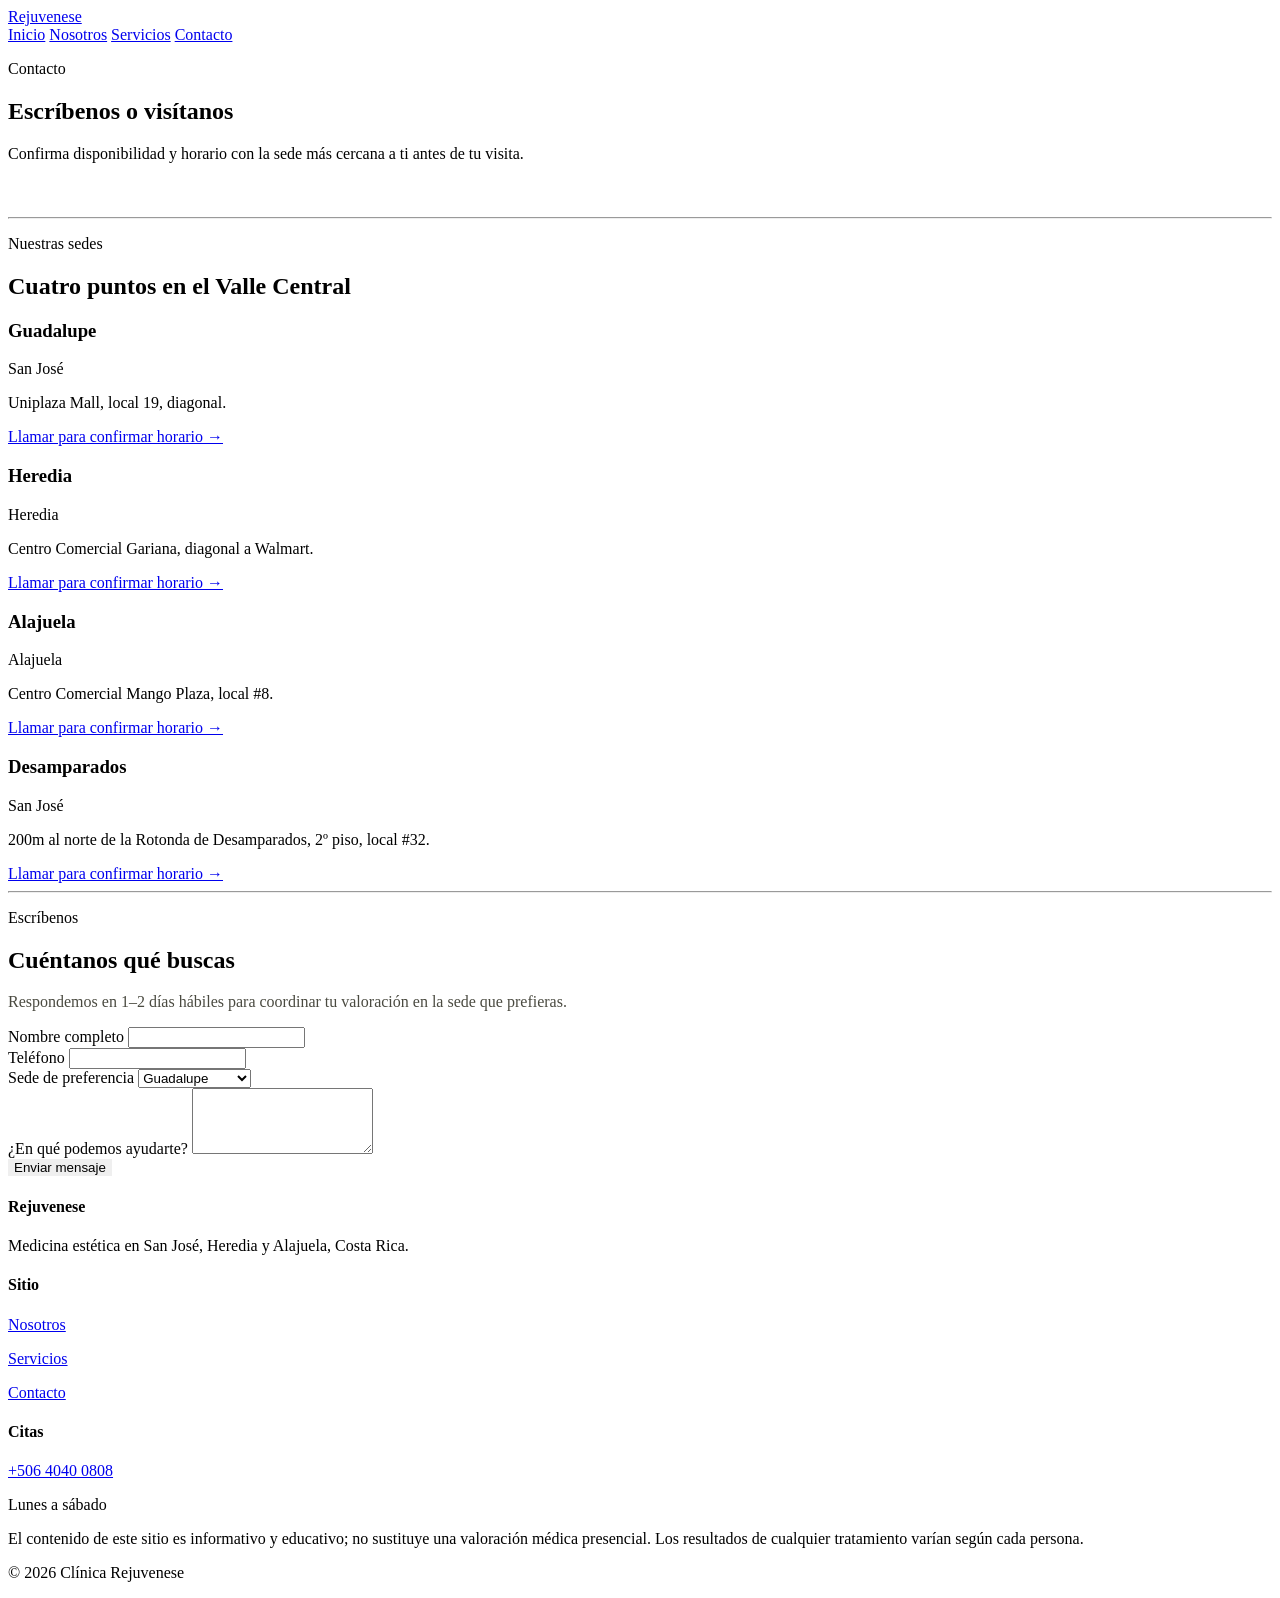
==== contacto.html @ 84b5549c "Rename contacto to contacto.html" ====
<!DOCTYPE html>
<html lang="es">
<head>
<meta charset="UTF-8">
<meta name="viewport" content="width=device-width, initial-scale=1.0">
<title>Contacto · Clínica Rejuvenese</title>
<link rel="stylesheet" href="style.css">
</head>
<body>

<header class="site-nav">
  <div class="nav-inner">
    <a href="index.html" class="brand">Rejuvenese</a>
    <nav class="links">
      <a href="index.html">Inicio</a>
      <a href="nosotros.html">Nosotros</a>
      <a href="servicios.html">Servicios</a>
      <a href="contacto.html" class="active">Contacto</a>
    </nav>
  </div>
</header>

<section class="hero" style="grid-template-columns:1fr; max-width:900px; padding-bottom:30px;">
  <div>
    <p class="eyebrow">Contacto</p>
    <h1>Escríbenos o visítanos</h1>
    <p class="lede">Confirma disponibilidad y horario con la sede más cercana a ti antes de tu visita.</p>
  </div>
</section>

<hr class="rule">

<section class="tight">
  <div class="section-head">
    <p class="eyebrow">Nuestras sedes</p>
    <h2>Cuatro puntos en el Valle Central</h2>
  </div>
  <div class="locations-grid">
    <div class="location-card">
      <h3>Guadalupe</h3>
      <p class="region">San José</p>
      <p>Uniplaza Mall, local 19, diagonal.</p>
      <a class="link-gold" href="tel:+50640400808">Llamar para confirmar horario →</a>
    </div>
    <div class="location-card">
      <h3>Heredia</h3>
      <p class="region">Heredia</p>
      <p>Centro Comercial Gariana, diagonal a Walmart.</p>
      <a class="link-gold" href="tel:+50640400808">Llamar para confirmar horario →</a>
    </div>
    <div class="location-card">
      <h3>Alajuela</h3>
      <p class="region">Alajuela</p>
      <p>Centro Comercial Mango Plaza, local #8.</p>
      <a class="link-gold" href="tel:+50640400808">Llamar para confirmar horario →</a>
    </div>
    <div class="location-card">
      <h3>Desamparados</h3>
      <p class="region">San José</p>
      <p>200m al norte de la Rotonda de Desamparados, 2º piso, local #32.</p>
      <a class="link-gold" href="tel:+50640400808">Llamar para confirmar horario →</a>
    </div>
  </div>
</section>

<hr class="rule">

<section class="tight">
  <div class="split">
    <div>
      <p class="eyebrow">Escríbenos</p>
      <h2>Cuéntanos qué buscas</h2>
      <p style="margin-top:16px; color:#4A4A40;">Respondemos en 1–2 días hábiles para coordinar tu valoración en la sede que prefieras.</p>
    </div>
    <form class="contact-form" onsubmit="event.preventDefault(); document.getElementById('form-success').style.display='block'; this.reset();">
      <div class="field-row">
        <div class="field">
          <label for="name">Nombre completo</label>
          <input type="text" id="name" name="name" required>
        </div>
        <div class="field">
          <label for="phone">Teléfono</label>
          <input type="tel" id="phone" name="phone" required>
        </div>
      </div>
      <div class="field">
        <label for="location">Sede de preferencia</label>
        <select id="location" name="location">
          <option>Guadalupe</option>
          <option>Heredia</option>
          <option>Alajuela</option>
          <option>Desamparados</option>
          <option>Aún no sé</option>
        </select>
      </div>
      <div class="field">
        <label for="message">¿En qué podemos ayudarte?</label>
        <textarea id="message" name="message" rows="4"></textarea>
      </div>
      <button type="submit" class="btn primary" style="border:none; cursor:pointer;">Enviar mensaje</button>
      <p id="form-success" style="display:none; margin-top:16px; color:var(--sage-deep);">Gracias — recibimos tu mensaje y te contactaremos pronto.</p>
    </form>
  </div>
</section>

<footer>
  <div class="footer-inner">
    <div>
      <h4>Rejuvenese</h4>
      <p>Medicina estética en San José, Heredia y Alajuela, Costa Rica.</p>
    </div>
    <div>
      <h4>Sitio</h4>
      <p><a href="nosotros.html">Nosotros</a></p>
      <p><a href="servicios.html">Servicios</a></p>
      <p><a href="contacto.html">Contacto</a></p>
    </div>
    <div>
      <h4>Citas</h4>
      <p><a href="tel:+50640400808">+506 4040 0808</a></p>
      <p>Lunes a sábado</p>
    </div>
  </div>
  <div class="footer-bottom">
    <p class="disclaimer">El contenido de este sitio es informativo y educativo; no sustituye una valoración médica presencial. Los resultados de cualquier tratamiento varían según cada persona.</p>
    <p>© 2026 Clínica Rejuvenese</p>
  </div>
</footer>

</body>
</html>
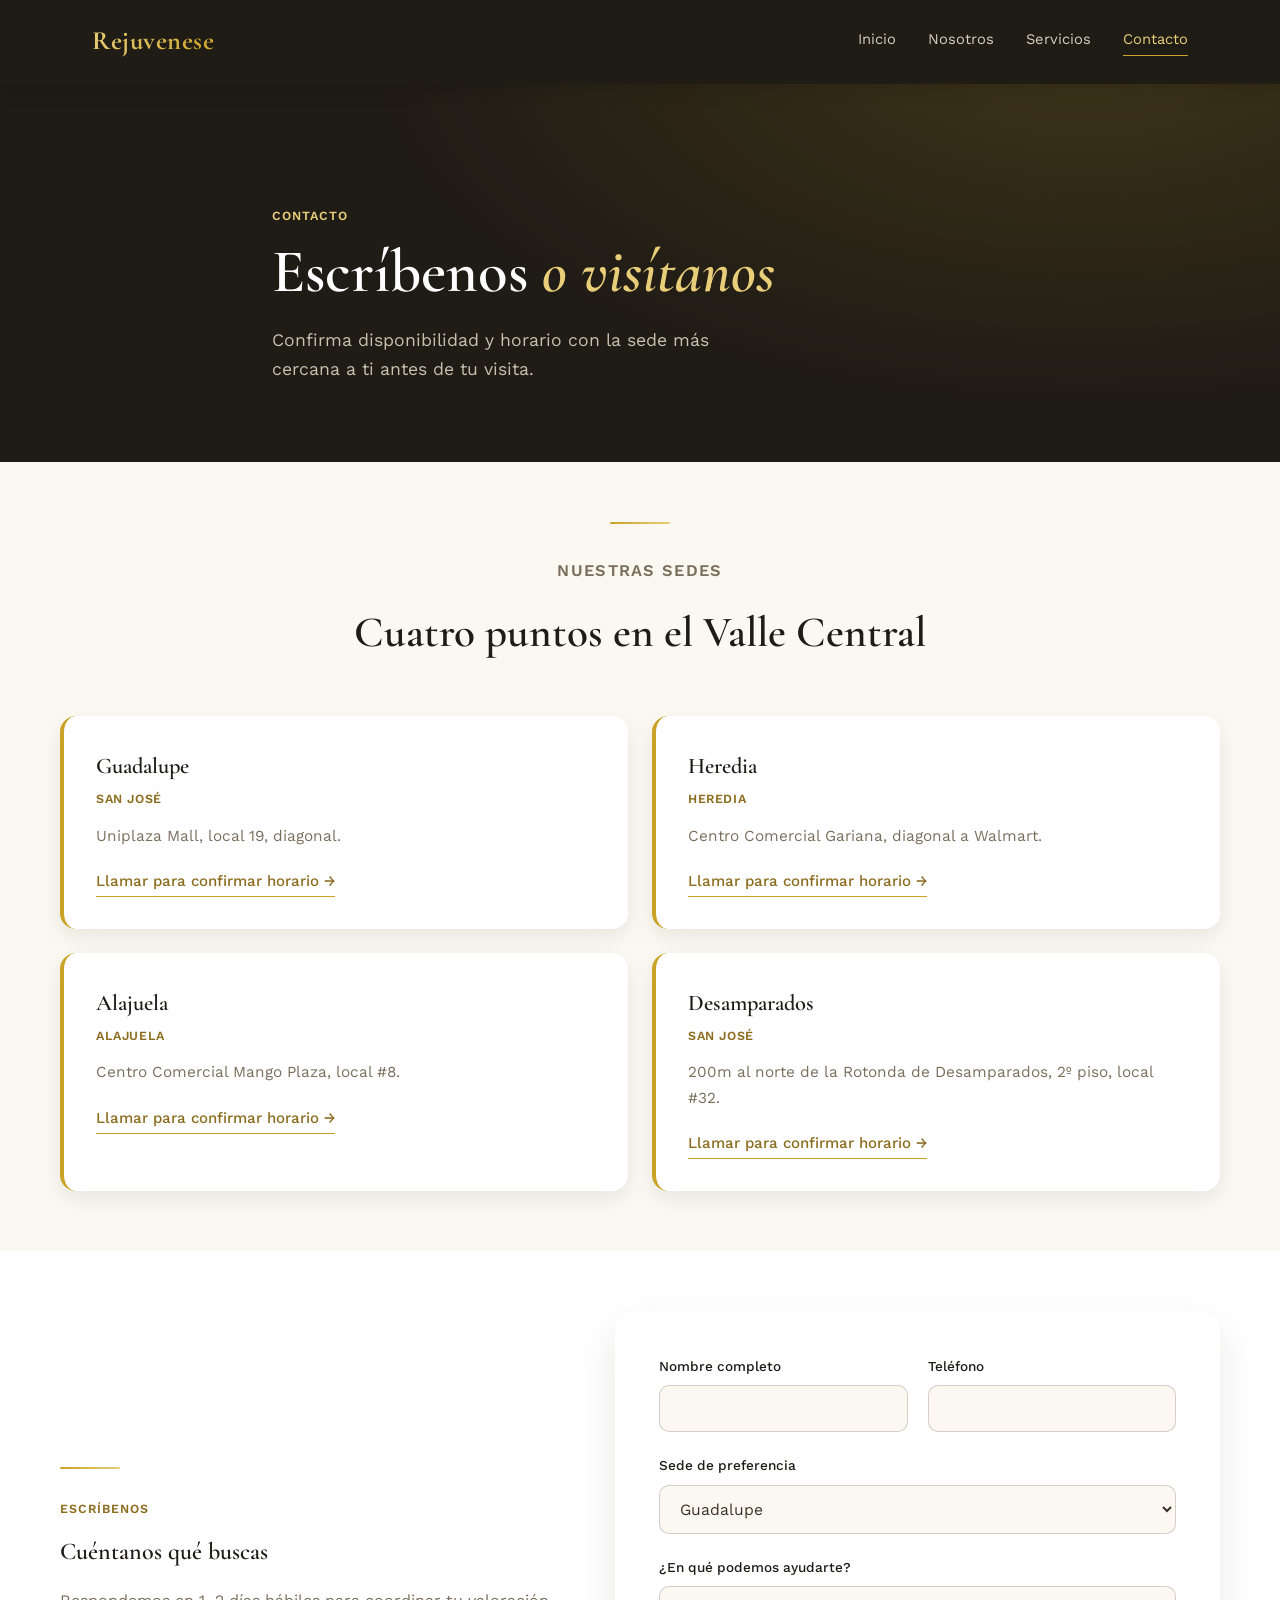
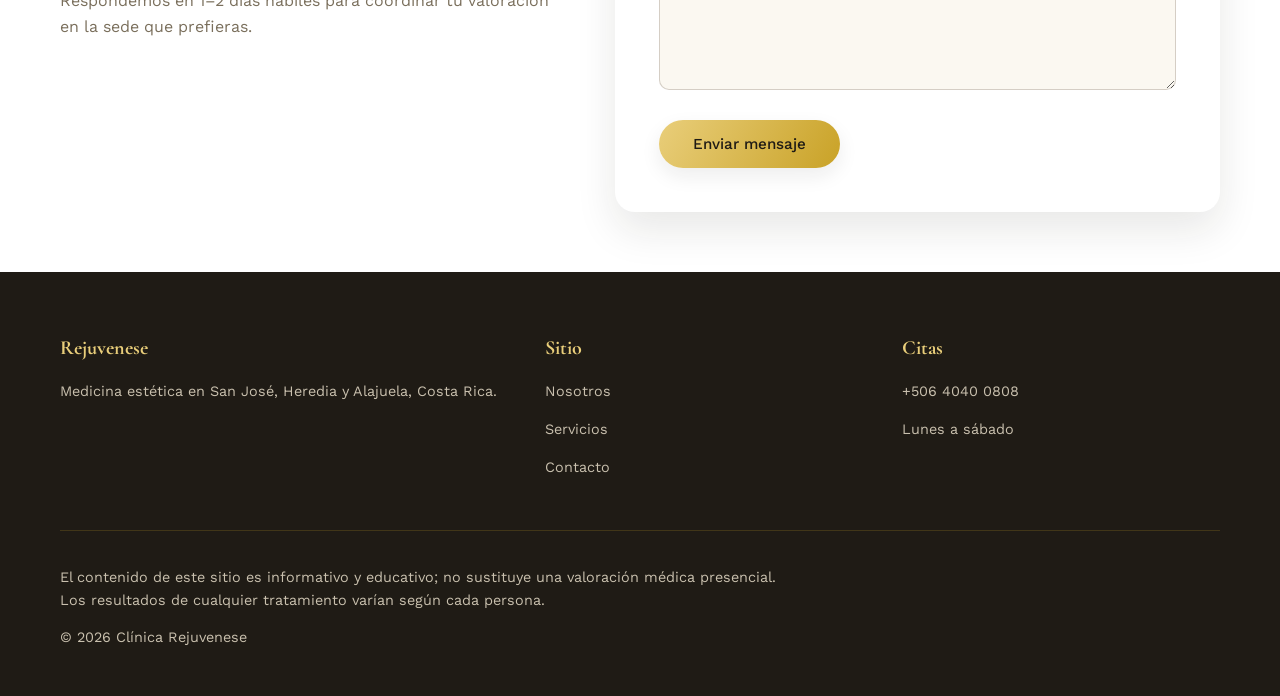
==== commit 8aedd066: "Add files via upload" ====
--- a/contacto.html
+++ b/contacto.html
@@ -1,4 +1,3 @@
-
 <!DOCTYPE html>
 <html lang="es">
 <head>
@@ -21,18 +20,19 @@
   </div>
 </header>
 
-<section class="hero" style="grid-template-columns:1fr; max-width:900px; padding-bottom:30px;">
-  <div>
-    <p class="eyebrow">Contacto</p>
-    <h1>Escríbenos o visítanos</h1>
-    <p class="lede">Confirma disponibilidad y horario con la sede más cercana a ti antes de tu visita.</p>
+<section class="hero">
+  <div class="hero-inner" style="grid-template-columns:1fr; max-width:800px; padding-bottom:60px;">
+    <div>
+      <p class="eyebrow" style="color:var(--gold-light);">Contacto</p>
+      <h1>Escríbenos <em>o visítanos</em></h1>
+      <p class="lede">Confirma disponibilidad y horario con la sede más cercana a ti antes de tu visita.</p>
+    </div>
   </div>
 </section>
 
-<hr class="rule">
-
 <section class="tight">
   <div class="section-head">
+    <div class="gold-rule"></div>
     <p class="eyebrow">Nuestras sedes</p>
     <h2>Cuatro puntos en el Valle Central</h2>
   </div>
@@ -64,43 +64,44 @@
   </div>
 </section>
 
-<hr class="rule">
-
-<section class="tight">
+<section class="tight" style="background:var(--white);">
   <div class="split">
     <div>
+      <div class="gold-rule" style="margin:0 0 18px;"></div>
       <p class="eyebrow">Escríbenos</p>
       <h2>Cuéntanos qué buscas</h2>
-      <p style="margin-top:16px; color:#4A4A40;">Respondemos en 1–2 días hábiles para coordinar tu valoración en la sede que prefieras.</p>
+      <p style="margin-top:16px; color:var(--muted);">Respondemos en 1–2 días hábiles para coordinar tu valoración en la sede que prefieras.</p>
     </div>
-    <form class="contact-form" onsubmit="event.preventDefault(); document.getElementById('form-success').style.display='block'; this.reset();">
-      <div class="field-row">
-        <div class="field">
-          <label for="name">Nombre completo</label>
-          <input type="text" id="name" name="name" required>
+    <div class="panel">
+      <form class="contact-form" onsubmit="event.preventDefault(); document.getElementById('form-success').style.display='block'; this.reset();">
+        <div class="field-row">
+          <div class="field">
+            <label for="name">Nombre completo</label>
+            <input type="text" id="name" name="name" required>
+          </div>
+          <div class="field">
+            <label for="phone">Teléfono</label>
+            <input type="tel" id="phone" name="phone" required>
+          </div>
         </div>
         <div class="field">
-          <label for="phone">Teléfono</label>
-          <input type="tel" id="phone" name="phone" required>
+          <label for="location">Sede de preferencia</label>
+          <select id="location" name="location">
+            <option>Guadalupe</option>
+            <option>Heredia</option>
+            <option>Alajuela</option>
+            <option>Desamparados</option>
+            <option>Aún no sé</option>
+          </select>
         </div>
-      </div>
-      <div class="field">
-        <label for="location">Sede de preferencia</label>
-        <select id="location" name="location">
-          <option>Guadalupe</option>
-          <option>Heredia</option>
-          <option>Alajuela</option>
-          <option>Desamparados</option>
-          <option>Aún no sé</option>
-        </select>
-      </div>
-      <div class="field">
-        <label for="message">¿En qué podemos ayudarte?</label>
-        <textarea id="message" name="message" rows="4"></textarea>
-      </div>
-      <button type="submit" class="btn primary" style="border:none; cursor:pointer;">Enviar mensaje</button>
-      <p id="form-success" style="display:none; margin-top:16px; color:var(--sage-deep);">Gracias — recibimos tu mensaje y te contactaremos pronto.</p>
-    </form>
+        <div class="field">
+          <label for="message">¿En qué podemos ayudarte?</label>
+          <textarea id="message" name="message" rows="4"></textarea>
+        </div>
+        <button type="submit" class="btn primary" style="border:none; cursor:pointer;">Enviar mensaje</button>
+        <p id="form-success" style="display:none; margin-top:16px; color:var(--gold-dark); font-weight:500;">Gracias — recibimos tu mensaje y te contactaremos pronto.</p>
+      </form>
+    </div>
   </div>
 </section>
 
--- a/style.css
+++ b/style.css
@@ -0,0 +1,236 @@
+@import url('https://fonts.googleapis.com/css2?family=Cormorant+Garamond:ital,wght@0,400;0,500;0,600;0,700;1,500&family=Work+Sans:wght@300;400;500;600&display=swap');
+
+:root{
+  --charcoal:#1F1B15;
+  --charcoal-soft:#2B2418;
+  --ivory:#FBF8F1;
+  --white:#FFFFFF;
+  --gold:#C9A227;
+  --gold-light:#E9CE7A;
+  --gold-dark:#8C6D1F;
+  --text:#3A3226;
+  --muted:#7A6F5C;
+  --line: rgba(140,109,31,0.22);
+  --maxw: 1160px;
+  --shadow: 0 18px 40px rgba(31,27,21,0.10);
+  --shadow-sm: 0 8px 20px rgba(31,27,21,0.08);
+}
+
+*{box-sizing:border-box;}
+html{scroll-behavior:smooth;}
+body{
+  margin:0;
+  background:var(--ivory);
+  color:var(--text);
+  font-family:'Work Sans', sans-serif;
+  font-weight:400;
+  font-size:16px;
+  line-height:1.65;
+}
+h1,h2,h3,.display{
+  font-family:'Cormorant Garamond', serif;
+  font-weight:600;
+  color:var(--charcoal);
+  margin:0;
+}
+a{color:inherit; text-decoration:none;}
+img,svg{display:block; max-width:100%;}
+.wrap{max-width:var(--maxw); margin:0 auto; padding:0 32px;}
+
+/* NAV */
+header.site-nav{
+  background:var(--charcoal);
+  position:sticky; top:0; z-index:50;
+  box-shadow:0 2px 20px rgba(0,0,0,0.15);
+}
+.nav-inner{
+  max-width:var(--maxw); margin:0 auto;
+  padding:20px 32px;
+  display:flex; justify-content:space-between; align-items:center;
+  gap:24px; flex-wrap:wrap;
+}
+.nav-inner .brand{
+  font-family:'Cormorant Garamond', serif;
+  font-size:1.65rem; font-weight:700;
+  background:linear-gradient(120deg, var(--gold-light), var(--gold));
+  -webkit-background-clip:text; background-clip:text; color:transparent;
+  letter-spacing:0.02em;
+}
+nav.links{display:flex; gap:32px;}
+nav.links a{
+  font-size:0.92rem; color:#D8CFBE;
+  padding-bottom:4px; border-bottom:1px solid transparent;
+  transition:color .2s ease, border-color .2s ease;
+}
+nav.links a:hover, nav.links a.active{ color:var(--gold-light); border-bottom-color:var(--gold); }
+
+/* HERO */
+.hero{
+  position:relative;
+  background:radial-gradient(1200px 600px at 85% -10%, rgba(201,162,39,0.18), transparent 60%), var(--charcoal);
+  padding:0;
+  overflow:hidden;
+}
+.hero-inner{
+  max-width:var(--maxw); margin:0 auto;
+  padding:110px 32px 96px;
+  display:grid; grid-template-columns:1.2fr 0.8fr;
+  gap:60px; align-items:center;
+}
+.hero h1{ color:var(--white); font-size:clamp(2.6rem, 5vw, 3.8rem); line-height:1.08; }
+.hero h1 em{ font-style:italic; color:var(--gold-light); }
+.hero .lede{ margin-top:22px; max-width:46ch; font-size:1.1rem; color:#C9C0AE; }
+.cta-row{margin-top:38px; display:flex; gap:20px; flex-wrap:wrap; align-items:center;}
+.btn{
+  display:inline-block; padding:15px 34px; border-radius:999px;
+  font-family:'Work Sans', sans-serif; font-size:0.95rem; font-weight:500;
+  border:1px solid var(--gold);
+  transition:transform .18s ease, box-shadow .18s ease, background .2s ease;
+}
+.btn.primary{
+  background:linear-gradient(120deg, var(--gold-light), var(--gold));
+  color:var(--charcoal); border:none; box-shadow: var(--shadow-sm);
+}
+.btn.primary:hover{ transform:translateY(-2px); box-shadow: var(--shadow); }
+.btn.ghost{ color:var(--gold-light); }
+.btn.ghost:hover{ background:rgba(201,162,39,0.12); }
+.link-gold{
+  color:var(--gold-dark); border-bottom:1px solid var(--gold);
+  padding-bottom:2px; font-size:0.94rem; font-weight:500;
+}
+
+.hero-figure{ display:flex; justify-content:center; }
+
+section{padding:88px 32px;}
+section.tight{padding:60px 32px;}
+.eyebrow{
+  display:inline-block; font-size:0.78rem; font-weight:600;
+  letter-spacing:0.08em; text-transform:uppercase;
+  color:var(--gold-dark); margin-bottom:12px;
+}
+.section-head{max-width:64ch; margin:0 auto 48px; text-align:center;}
+.section-head h2{font-size:clamp(2rem, 3.4vw, 2.7rem);}
+.section-head p{margin-top:16px; color:var(--muted); font-size:1.02rem;}
+
+.gold-rule{
+  width:60px; height:2px; margin:0 auto 18px;
+  background:linear-gradient(90deg, var(--gold), var(--gold-light));
+  border-radius:2px;
+}
+.section-head.left{ text-align:left; margin:0 0 44px; }
+.section-head.left .gold-rule{ margin:0 0 18px; }
+
+/* SERVICE CARDS */
+.service-grid{
+  max-width:var(--maxw); margin:0 auto;
+  display:grid; grid-template-columns:repeat(3, 1fr); gap:28px;
+}
+.card{
+  background:var(--white);
+  border-radius:16px;
+  padding:36px 30px;
+  box-shadow:var(--shadow-sm);
+  border-top:3px solid var(--gold);
+  transition:transform .2s ease, box-shadow .2s ease;
+}
+.card:hover{ transform:translateY(-4px); box-shadow:var(--shadow); }
+.card .icon{
+  width:46px; height:46px; border-radius:12px;
+  background:linear-gradient(135deg, var(--gold-light), var(--gold));
+  display:flex; align-items:center; justify-content:center;
+  margin-bottom:18px; color:var(--charcoal); font-size:1.3rem; font-weight:700;
+}
+.card h3{font-size:1.35rem; margin-bottom:10px;}
+.card .tag{font-size:0.76rem; font-weight:600; letter-spacing:0.05em; text-transform:uppercase; color:var(--gold-dark); margin-bottom:8px; display:block;}
+.card p{color:var(--muted); margin:0; font-size:0.97rem;}
+.card ul{margin:14px 0 0; padding-left:18px; color:var(--muted);}
+.card li{margin-bottom:6px;}
+
+/* LOCATIONS */
+.locations-grid{
+  max-width:var(--maxw); margin:0 auto;
+  display:grid; grid-template-columns:repeat(2, 1fr); gap:24px;
+}
+.location-card{
+  background:var(--white); border-radius:16px; padding:32px;
+  box-shadow:var(--shadow-sm);
+  border-left:4px solid var(--gold);
+  transition:transform .2s ease, box-shadow .2s ease;
+}
+.location-card:hover{ transform:translateY(-3px); box-shadow:var(--shadow); }
+.location-card h3{font-size:1.4rem; margin-bottom:4px;}
+.location-card .region{font-size:0.78rem; font-weight:600; text-transform:uppercase; letter-spacing:0.05em; color:var(--gold-dark); margin-bottom:14px;}
+.location-card p{margin:0 0 6px; color:var(--muted); font-size:0.96rem;}
+.location-card a.link-gold{margin-top:14px; display:inline-block;}
+
+/* ABOUT / VALUES */
+.values-grid{
+  max-width:var(--maxw); margin:0 auto;
+  display:grid; grid-template-columns:repeat(3, 1fr); gap:28px;
+}
+.value-item{
+  background:var(--white); border-radius:16px; padding:32px;
+  box-shadow:var(--shadow-sm); text-align:center;
+}
+.value-item .num{
+  width:40px; height:40px; border-radius:50%; margin:0 auto 16px;
+  background:var(--charcoal); color:var(--gold-light);
+  display:flex; align-items:center; justify-content:center;
+  font-family:'Cormorant Garamond', serif; font-weight:700; font-size:1.1rem;
+}
+.value-item h3{font-size:1.25rem; margin-bottom:10px;}
+.value-item p{color:var(--muted); font-size:0.96rem; margin:0;}
+
+.split{
+  max-width:var(--maxw); margin:0 auto;
+  display:grid; grid-template-columns:0.9fr 1.1fr; gap:60px; align-items:center;
+}
+.split .panel{
+  background:var(--white); border-radius:20px; padding:44px;
+  box-shadow:var(--shadow);
+}
+
+/* CONTACT FORM */
+.contact-form{max-width:100%;}
+.field{margin-bottom:22px;}
+.field label{display:block; font-size:0.85rem; font-weight:500; color:var(--charcoal); margin-bottom:8px;}
+.field input, .field textarea, .field select{
+  width:100%; padding:13px 16px; border-radius:10px;
+  border:1px solid rgba(122,111,92,0.3); background:var(--ivory);
+  font-family:'Work Sans', sans-serif; font-size:0.98rem; color:var(--text);
+}
+.field input:focus, .field textarea:focus, .field select:focus{
+  outline:none; border-color:var(--gold); box-shadow:0 0 0 3px rgba(201,162,39,0.18);
+}
+.field-row{display:grid; grid-template-columns:1fr 1fr; gap:20px;}
+
+/* FOOTER */
+footer{ background:var(--charcoal); color:#C9C0AE; padding:60px 32px 32px; }
+.footer-inner{
+  max-width:var(--maxw); margin:0 auto;
+  display:grid; grid-template-columns:1.4fr 1fr 1fr; gap:40px;
+}
+footer h4{
+  font-family:'Cormorant Garamond', serif; font-size:1.25rem; font-weight:700;
+  margin:0 0 14px; color:var(--gold-light);
+}
+footer p, footer a{font-size:0.9rem; color:#C9C0AE;}
+footer a:hover{color:var(--gold-light);}
+.footer-bottom{
+  max-width:var(--maxw); margin:36px auto 0;
+  border-top:1px solid rgba(201,162,39,0.2);
+  padding-top:20px; font-size:0.78rem; color:#94896F;
+}
+.footer-bottom .disclaimer{max-width:80ch; margin-bottom:10px; line-height:1.6;}
+
+@media (max-width: 860px){
+  .hero-inner{grid-template-columns:1fr; padding-top:70px;}
+  .split{grid-template-columns:1fr;}
+  .values-grid{grid-template-columns:1fr;}
+  .service-grid{grid-template-columns:1fr;}
+  .locations-grid{grid-template-columns:1fr;}
+  .field-row{grid-template-columns:1fr;}
+  .footer-inner{grid-template-columns:1fr; gap:28px;}
+  nav.links{gap:18px; font-size:0.85rem;}
+}
+@media (prefers-reduced-motion: reduce){ html{scroll-behavior:auto;} }
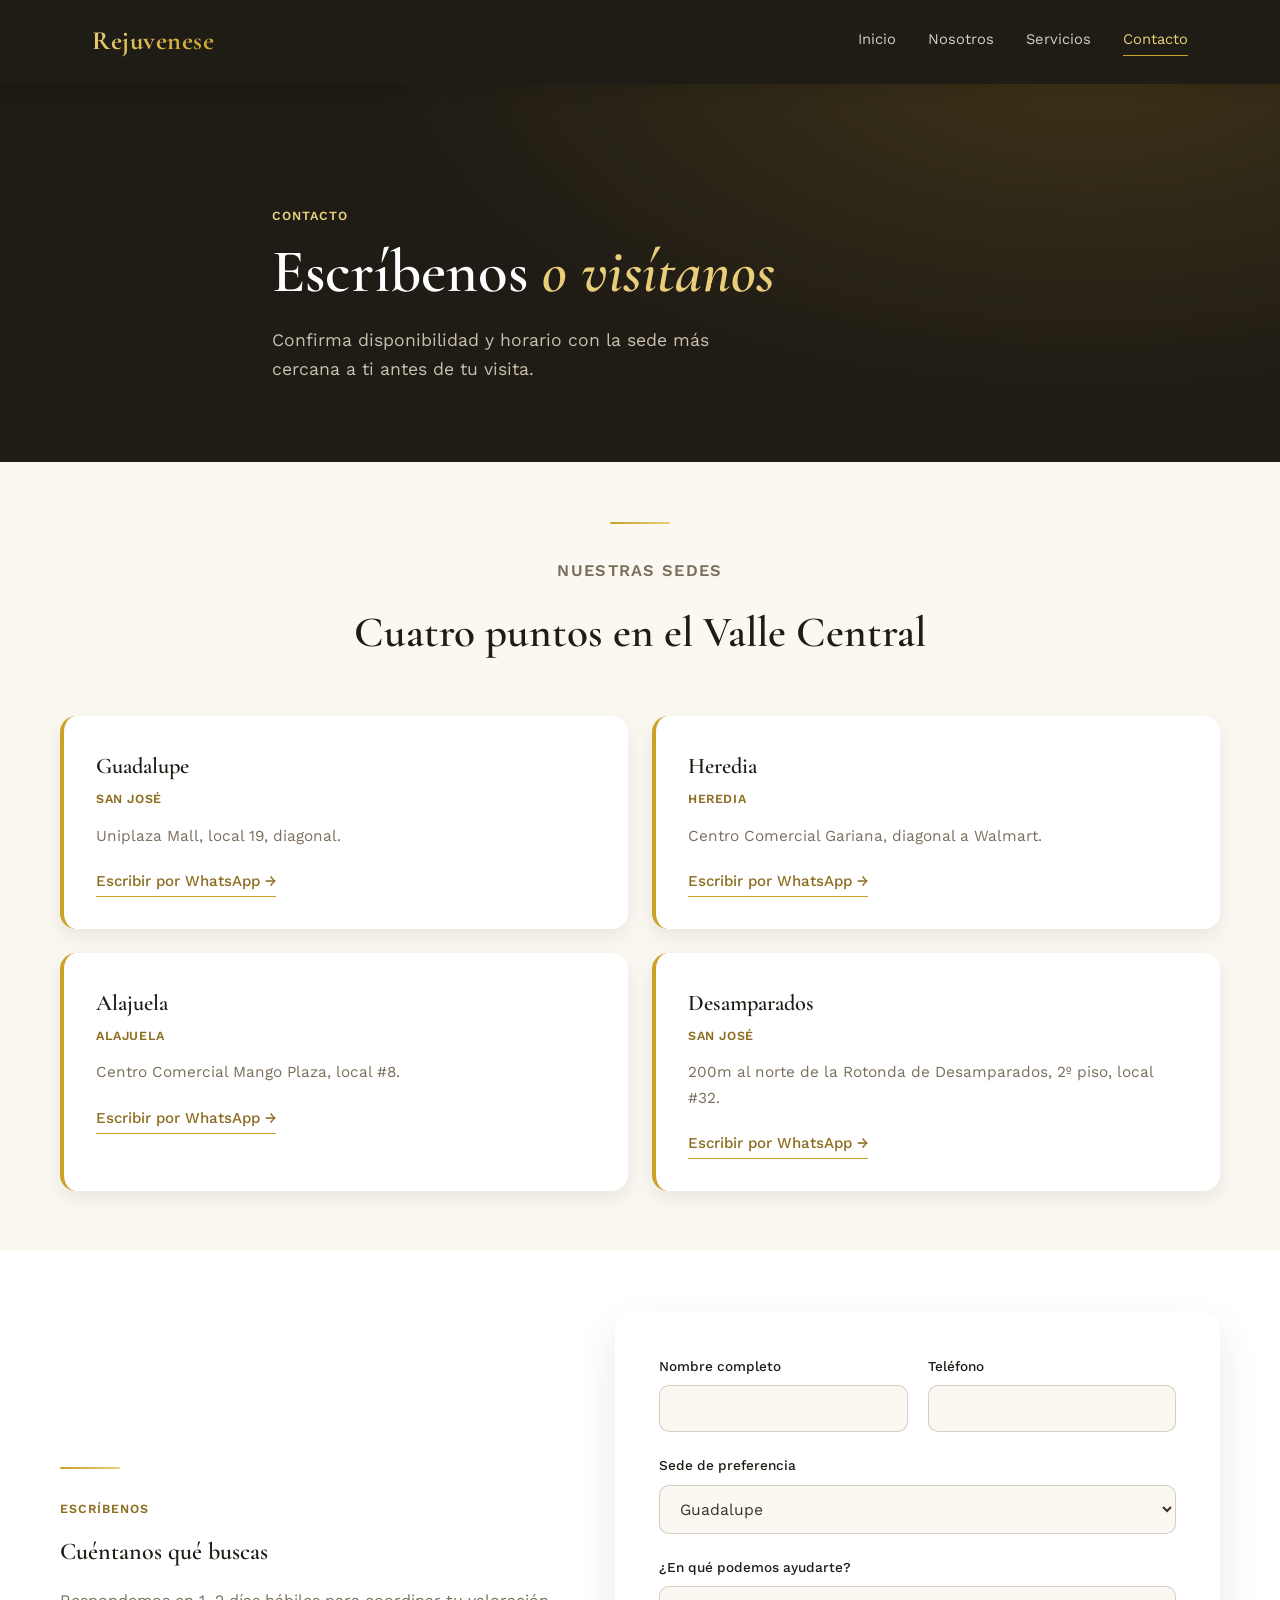
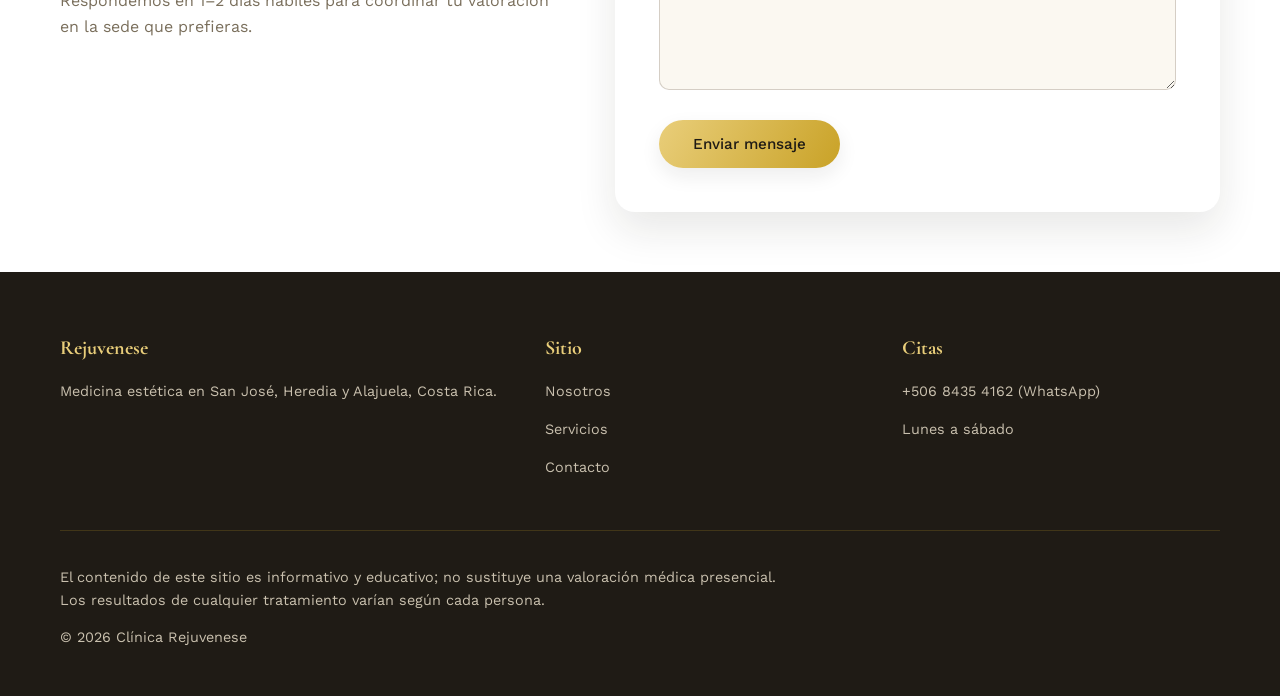
==== commit c65a84c4: "Add files via upload" ====
--- a/contacto.html
+++ b/contacto.html
@@ -41,25 +41,25 @@
       <h3>Guadalupe</h3>
       <p class="region">San José</p>
       <p>Uniplaza Mall, local 19, diagonal.</p>
-      <a class="link-gold" href="tel:+50640400808">Llamar para confirmar horario →</a>
+      <a class="link-gold" href="https://wa.me/50684354162?text=Hola%2C%20quiero%20agendar%20una%20valoraci%C3%B3n" target="_blank" rel="noopener">Escribir por WhatsApp →</a>
     </div>
     <div class="location-card">
       <h3>Heredia</h3>
       <p class="region">Heredia</p>
       <p>Centro Comercial Gariana, diagonal a Walmart.</p>
-      <a class="link-gold" href="tel:+50640400808">Llamar para confirmar horario →</a>
+      <a class="link-gold" href="https://wa.me/50684354162?text=Hola%2C%20quiero%20agendar%20una%20valoraci%C3%B3n" target="_blank" rel="noopener">Escribir por WhatsApp →</a>
     </div>
     <div class="location-card">
       <h3>Alajuela</h3>
       <p class="region">Alajuela</p>
       <p>Centro Comercial Mango Plaza, local #8.</p>
-      <a class="link-gold" href="tel:+50640400808">Llamar para confirmar horario →</a>
+      <a class="link-gold" href="https://wa.me/50684354162?text=Hola%2C%20quiero%20agendar%20una%20valoraci%C3%B3n" target="_blank" rel="noopener">Escribir por WhatsApp →</a>
     </div>
     <div class="location-card">
       <h3>Desamparados</h3>
       <p class="region">San José</p>
       <p>200m al norte de la Rotonda de Desamparados, 2º piso, local #32.</p>
-      <a class="link-gold" href="tel:+50640400808">Llamar para confirmar horario →</a>
+      <a class="link-gold" href="https://wa.me/50684354162?text=Hola%2C%20quiero%20agendar%20una%20valoraci%C3%B3n" target="_blank" rel="noopener">Escribir por WhatsApp →</a>
     </div>
   </div>
 </section>
@@ -119,7 +119,7 @@
     </div>
     <div>
       <h4>Citas</h4>
-      <p><a href="tel:+50640400808">+506 4040 0808</a></p>
+      <p><a href="https://wa.me/50684354162" target="_blank" rel="noopener">+506 8435 4162 (WhatsApp)</a></p>
       <p>Lunes a sábado</p>
     </div>
   </div>
